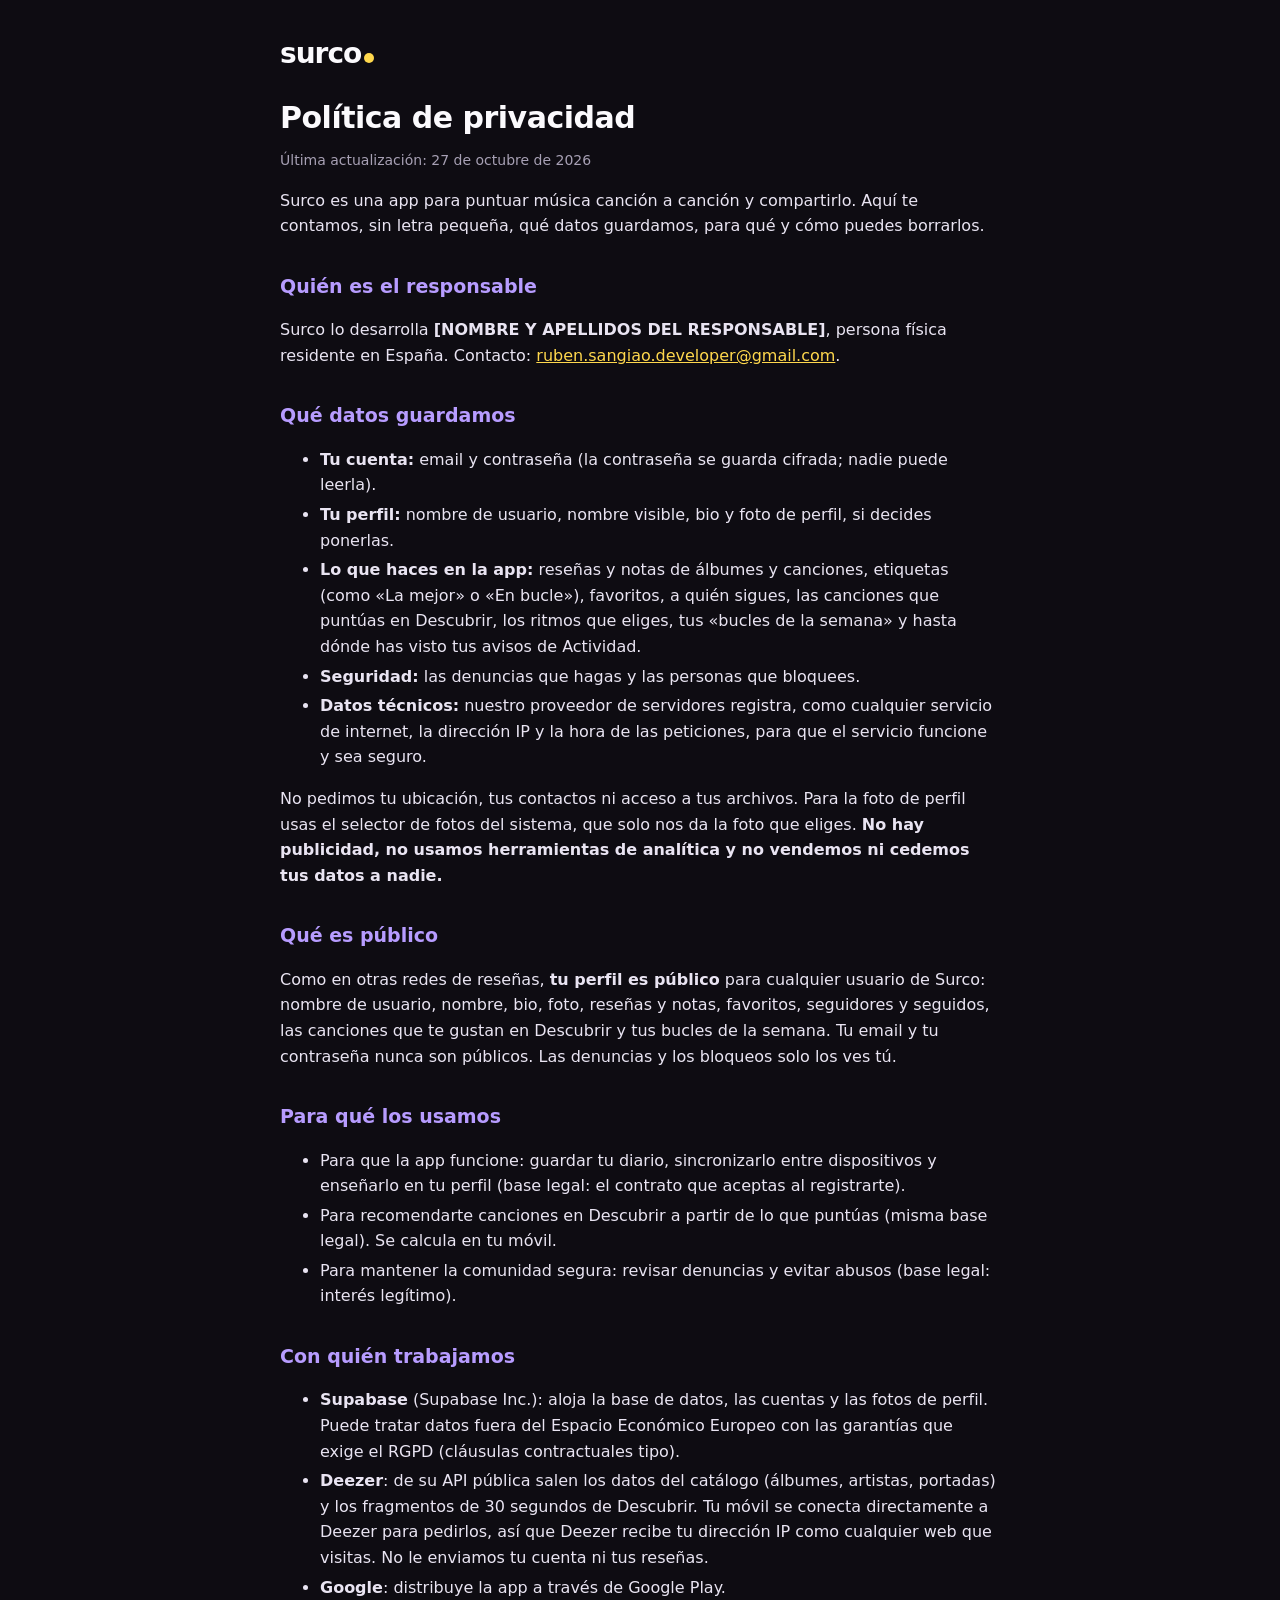
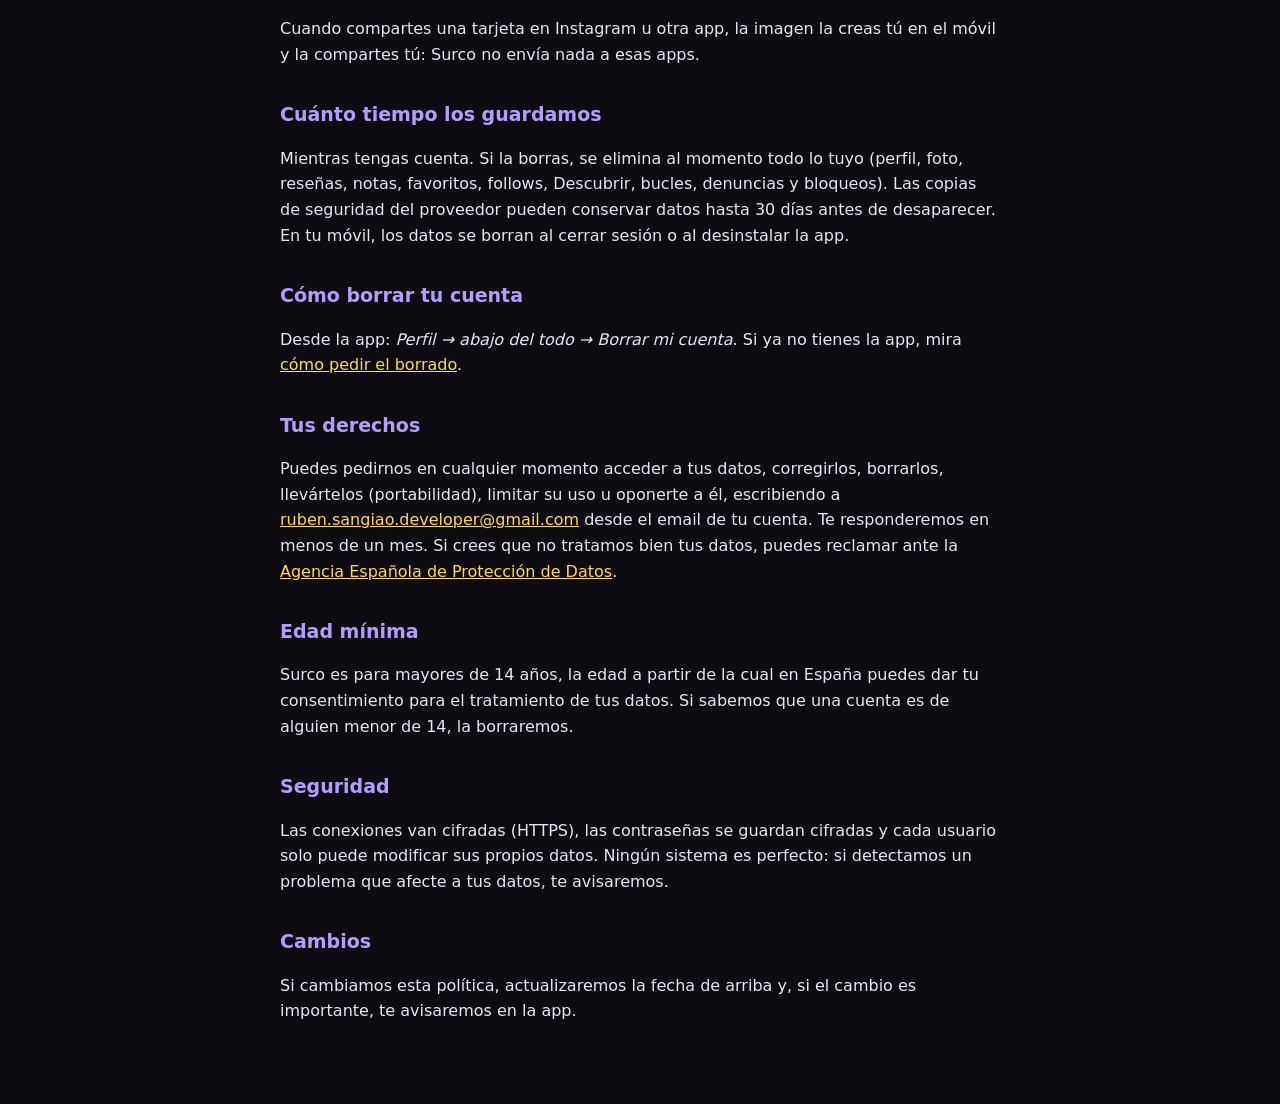
==== privacidad.html @ a0befae1 "Add files via upload" ====
<!doctype html>
<html lang="es">
<head>
<meta charset="utf-8">
<meta name="viewport" content="width=device-width, initial-scale=1">
<title>Surco · Política de privacidad</title>
<link rel="stylesheet" href="estilo.css">
</head>
<body>
<main>
<p class="marca"><a href="index.html">surco</a></p>
<h1>Política de privacidad</h1>
<p class="fecha">Última actualización: 27 de octubre de 2026</p>

<p>Surco es una app para puntuar música canción a canción y compartirlo. Aquí te contamos, sin letra pequeña, qué datos
guardamos, para qué y cómo puedes borrarlos.</p>

<h2>Quién es el responsable</h2>
<p>Surco lo desarrolla <strong>[NOMBRE Y APELLIDOS DEL RESPONSABLE]</strong>, persona física residente en España.
Contacto: <a href="mailto:ruben.sangiao.developer@gmail.com">ruben.sangiao.developer@gmail.com</a>.</p>

<h2>Qué datos guardamos</h2>
<ul>
  <li><strong>Tu cuenta:</strong> email y contraseña (la contraseña se guarda cifrada; nadie puede leerla).</li>
  <li><strong>Tu perfil:</strong> nombre de usuario, nombre visible, bio y foto de perfil, si decides ponerlas.</li>
  <li><strong>Lo que haces en la app:</strong> reseñas y notas de álbumes y canciones, etiquetas (como «La mejor» o
    «En bucle»), favoritos, a quién sigues, las canciones que puntúas en Descubrir, los ritmos que eliges, tus
    «bucles de la semana» y hasta dónde has visto tus avisos de Actividad.</li>
  <li><strong>Seguridad:</strong> las denuncias que hagas y las personas que bloquees.</li>
  <li><strong>Datos técnicos:</strong> nuestro proveedor de servidores registra, como cualquier servicio de internet,
    la dirección IP y la hora de las peticiones, para que el servicio funcione y sea seguro.</li>
</ul>
<p>No pedimos tu ubicación, tus contactos ni acceso a tus archivos. Para la foto de perfil usas el selector de fotos del
sistema, que solo nos da la foto que eliges. <strong>No hay publicidad, no usamos herramientas de analítica y no vendemos
ni cedemos tus datos a nadie.</strong></p>

<h2>Qué es público</h2>
<p>Como en otras redes de reseñas, <strong>tu perfil es público</strong> para cualquier usuario de Surco: nombre de
usuario, nombre, bio, foto, reseñas y notas, favoritos, seguidores y seguidos, las canciones que te gustan en Descubrir
y tus bucles de la semana. Tu email y tu contraseña nunca son públicos. Las denuncias y los bloqueos solo los ves tú.</p>

<h2>Para qué los usamos</h2>
<ul>
  <li>Para que la app funcione: guardar tu diario, sincronizarlo entre dispositivos y enseñarlo en tu perfil
    (base legal: el contrato que aceptas al registrarte).</li>
  <li>Para recomendarte canciones en Descubrir a partir de lo que puntúas (misma base legal). Se calcula en tu móvil.</li>
  <li>Para mantener la comunidad segura: revisar denuncias y evitar abusos (base legal: interés legítimo).</li>
</ul>

<h2>Con quién trabajamos</h2>
<ul>
  <li><strong>Supabase</strong> (Supabase Inc.): aloja la base de datos, las cuentas y las fotos de perfil. Puede tratar
    datos fuera del Espacio Económico Europeo con las garantías que exige el RGPD (cláusulas contractuales tipo).</li>
  <li><strong>Deezer</strong>: de su API pública salen los datos del catálogo (álbumes, artistas, portadas) y los
    fragmentos de 30 segundos de Descubrir. Tu móvil se conecta directamente a Deezer para pedirlos, así que Deezer
    recibe tu dirección IP como cualquier web que visitas. No le enviamos tu cuenta ni tus reseñas.</li>
  <li><strong>Google</strong>: distribuye la app a través de Google Play.</li>
</ul>
<p>Cuando compartes una tarjeta en Instagram u otra app, la imagen la creas tú en el móvil y la compartes tú: Surco no
envía nada a esas apps.</p>

<h2>Cuánto tiempo los guardamos</h2>
<p>Mientras tengas cuenta. Si la borras, se elimina al momento todo lo tuyo (perfil, foto, reseñas, notas, favoritos,
follows, Descubrir, bucles, denuncias y bloqueos). Las copias de seguridad del proveedor pueden conservar datos hasta
30 días antes de desaparecer. En tu móvil, los datos se borran al cerrar sesión o al desinstalar la app.</p>

<h2>Cómo borrar tu cuenta</h2>
<p>Desde la app: <em>Perfil → abajo del todo → Borrar mi cuenta</em>. Si ya no tienes la app, mira
<a href="borrar-cuenta.html">cómo pedir el borrado</a>.</p>

<h2>Tus derechos</h2>
<p>Puedes pedirnos en cualquier momento acceder a tus datos, corregirlos, borrarlos, llevártelos (portabilidad),
limitar su uso u oponerte a él, escribiendo a
<a href="mailto:ruben.sangiao.developer@gmail.com">ruben.sangiao.developer@gmail.com</a> desde el email de tu cuenta.
Te responderemos en menos de un mes. Si crees que no tratamos bien tus datos, puedes reclamar ante la
<a href="https://www.aepd.es">Agencia Española de Protección de Datos</a>.</p>

<h2>Edad mínima</h2>
<p>Surco es para mayores de 14 años, la edad a partir de la cual en España puedes dar tu consentimiento para el
tratamiento de tus datos. Si sabemos que una cuenta es de alguien menor de 14, la borraremos.</p>

<h2>Seguridad</h2>
<p>Las conexiones van cifradas (HTTPS), las contraseñas se guardan cifradas y cada usuario solo puede modificar sus
propios datos. Ningún sistema es perfecto: si detectamos un problema que afecte a tus datos, te avisaremos.</p>

<h2>Cambios</h2>
<p>Si cambiamos esta política, actualizaremos la fecha de arriba y, si el cambio es importante, te avisaremos en la app.</p>
</main>
</body>
</html>
---- estilo.css ----
/* Estilo de las páginas legales de Surco (colores de la app) */
:root { color-scheme: dark; }
body {
  margin: 0;
  background: #0E0C12;
  color: #E9E4F2;
  font: 16px/1.6 system-ui, -apple-system, "Segoe UI", Roboto, sans-serif;
}
main { max-width: 720px; margin: 0 auto; padding: 32px 20px 64px; }
.marca { margin: 0 0 24px; font-weight: 800; font-size: 28px; letter-spacing: -1px; color: #FBFAFD; }
.marca::after { content: ""; display: inline-block; width: 10px; height: 10px; margin-left: 3px; border-radius: 50%; background: #FFD84D; }
.marca a { color: inherit; text-decoration: none; }
h1 { color: #FBFAFD; font-size: 30px; line-height: 1.15; letter-spacing: -0.5px; margin: 0 0 8px; }
h2 { color: #B79CFF; font-size: 19px; margin: 32px 0 8px; }
a { color: #FFD84D; }
.fecha { color: #A7A0B4; font-size: 14px; }
li { margin: 4px 0; }
.enlaces { list-style: none; padding: 0; }
.enlaces li { margin: 12px 0; font-size: 18px; }
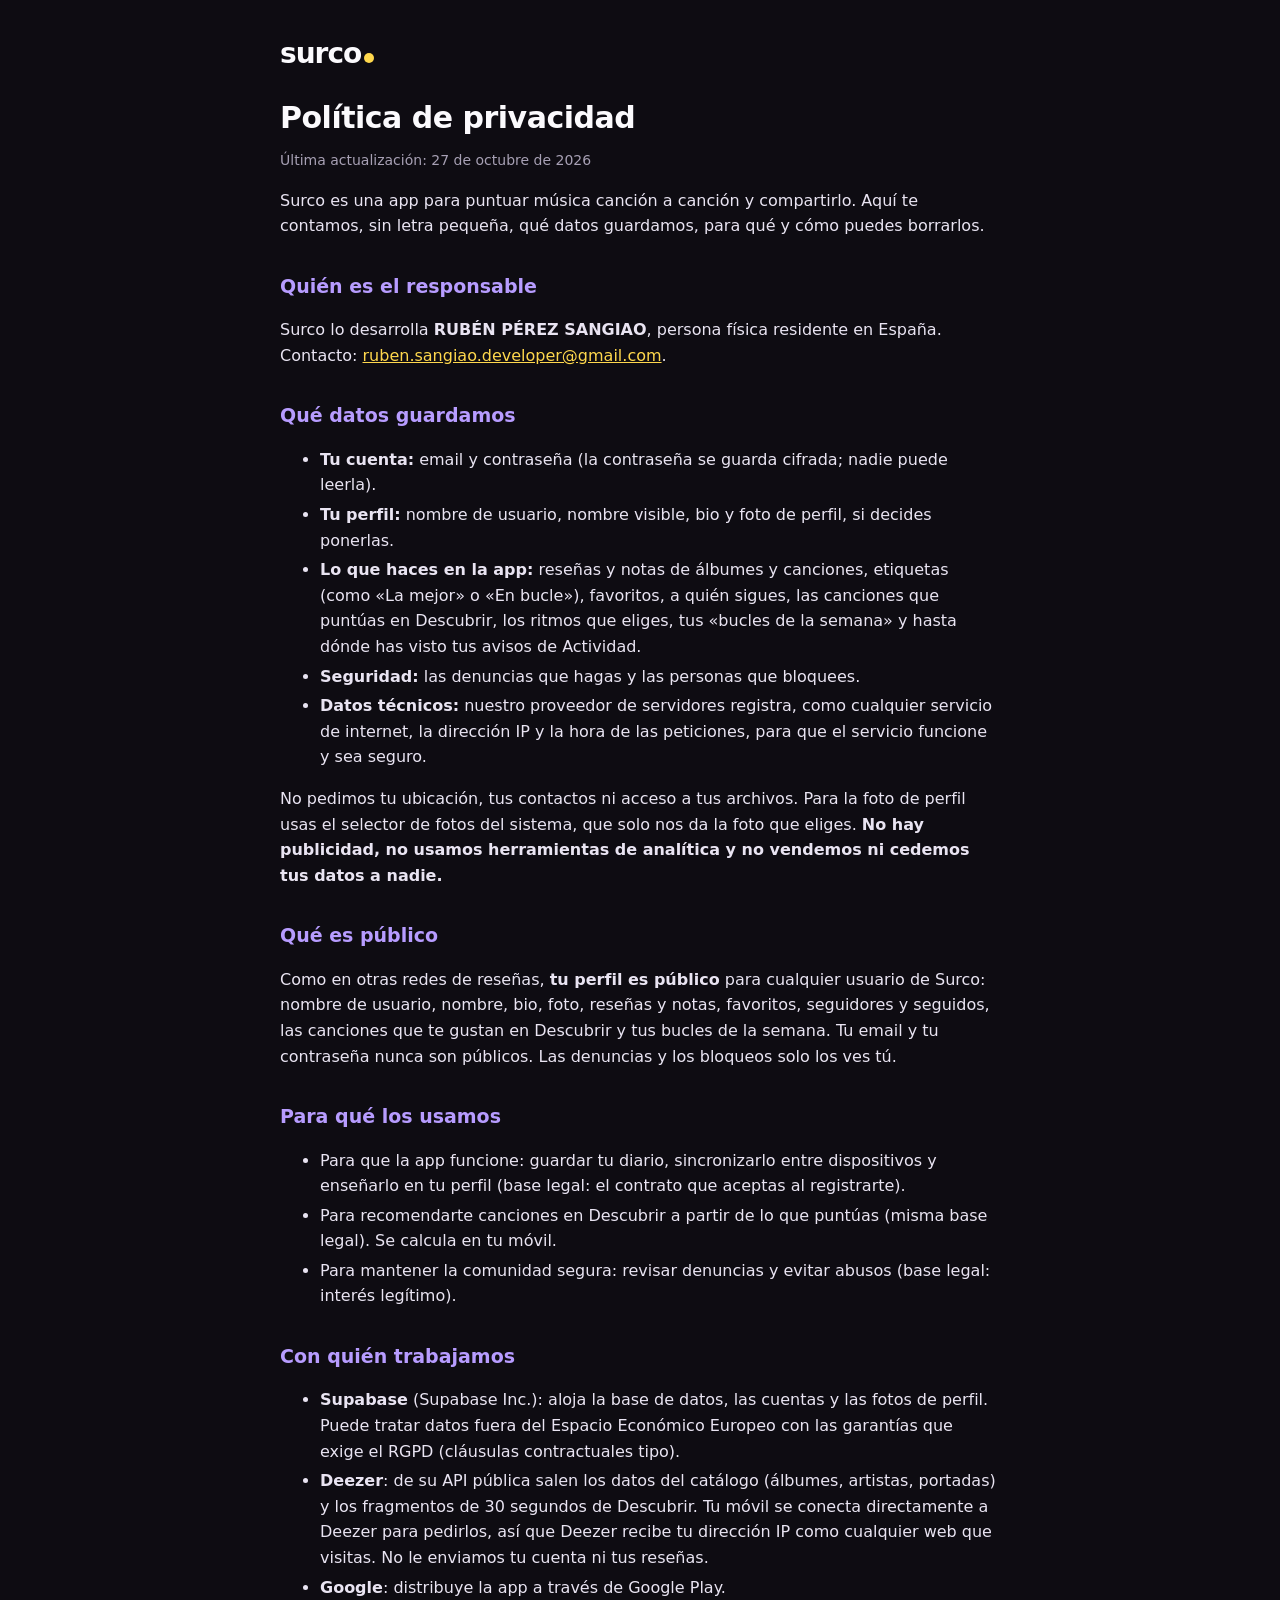
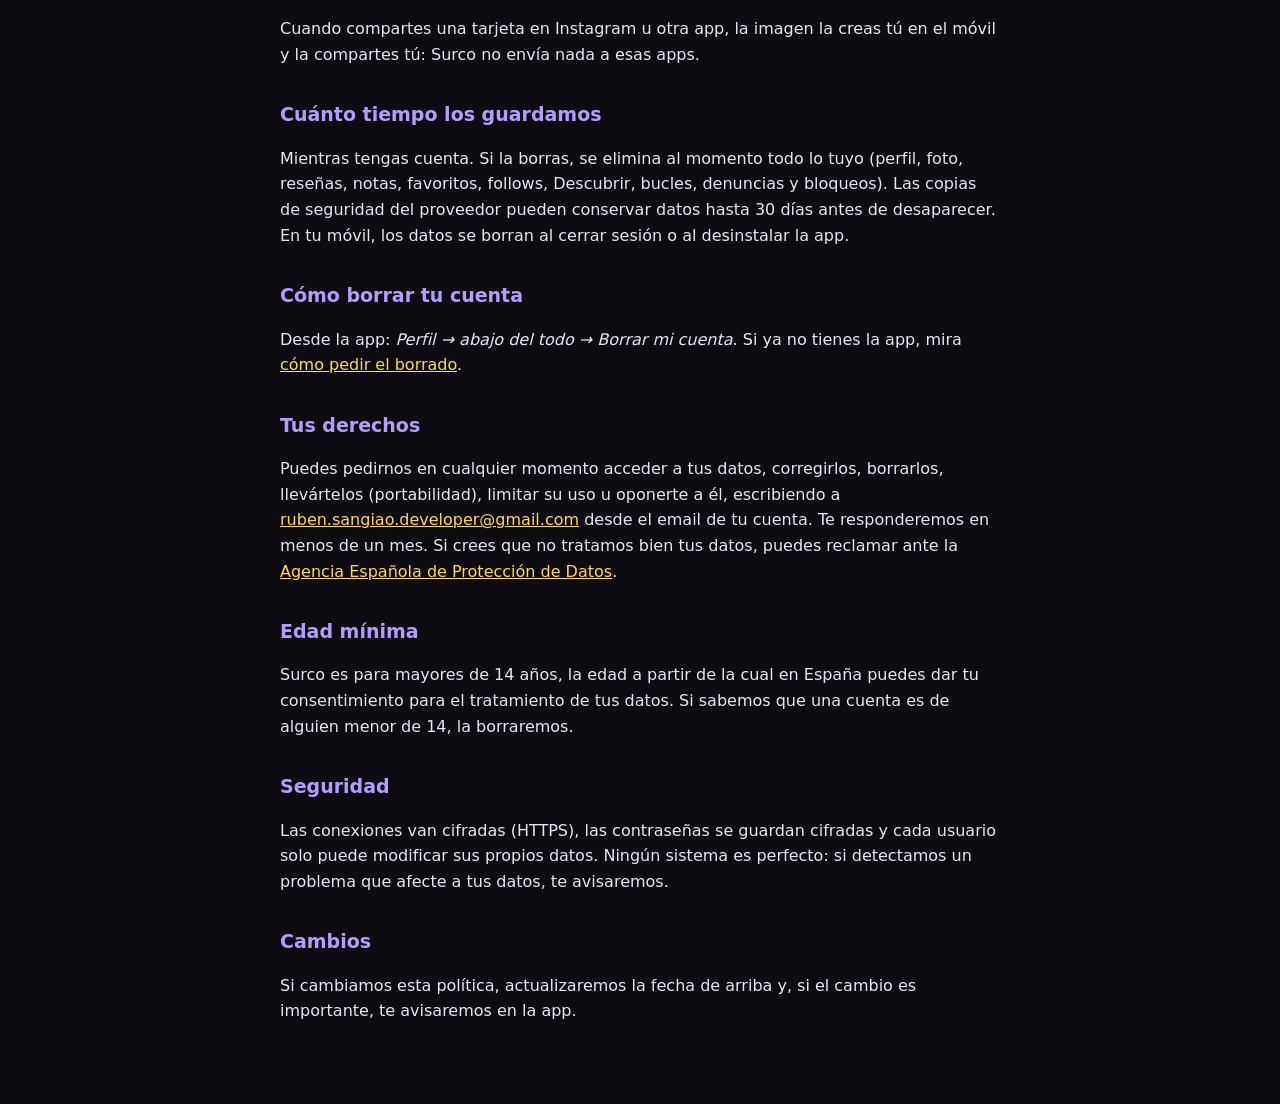
==== commit 55c3c443: "Update responsible person's name in privacidad.html" ====
--- a/privacidad.html
+++ b/privacidad.html
@@ -16,7 +16,7 @@
 guardamos, para qué y cómo puedes borrarlos.</p>
 
 <h2>Quién es el responsable</h2>
-<p>Surco lo desarrolla <strong>[NOMBRE Y APELLIDOS DEL RESPONSABLE]</strong>, persona física residente en España.
+<p>Surco lo desarrolla <strong>RUBÉN PÉREZ SANGIAO</strong>, persona física residente en España.
 Contacto: <a href="mailto:ruben.sangiao.developer@gmail.com">ruben.sangiao.developer@gmail.com</a>.</p>
 
 <h2>Qué datos guardamos</h2>
